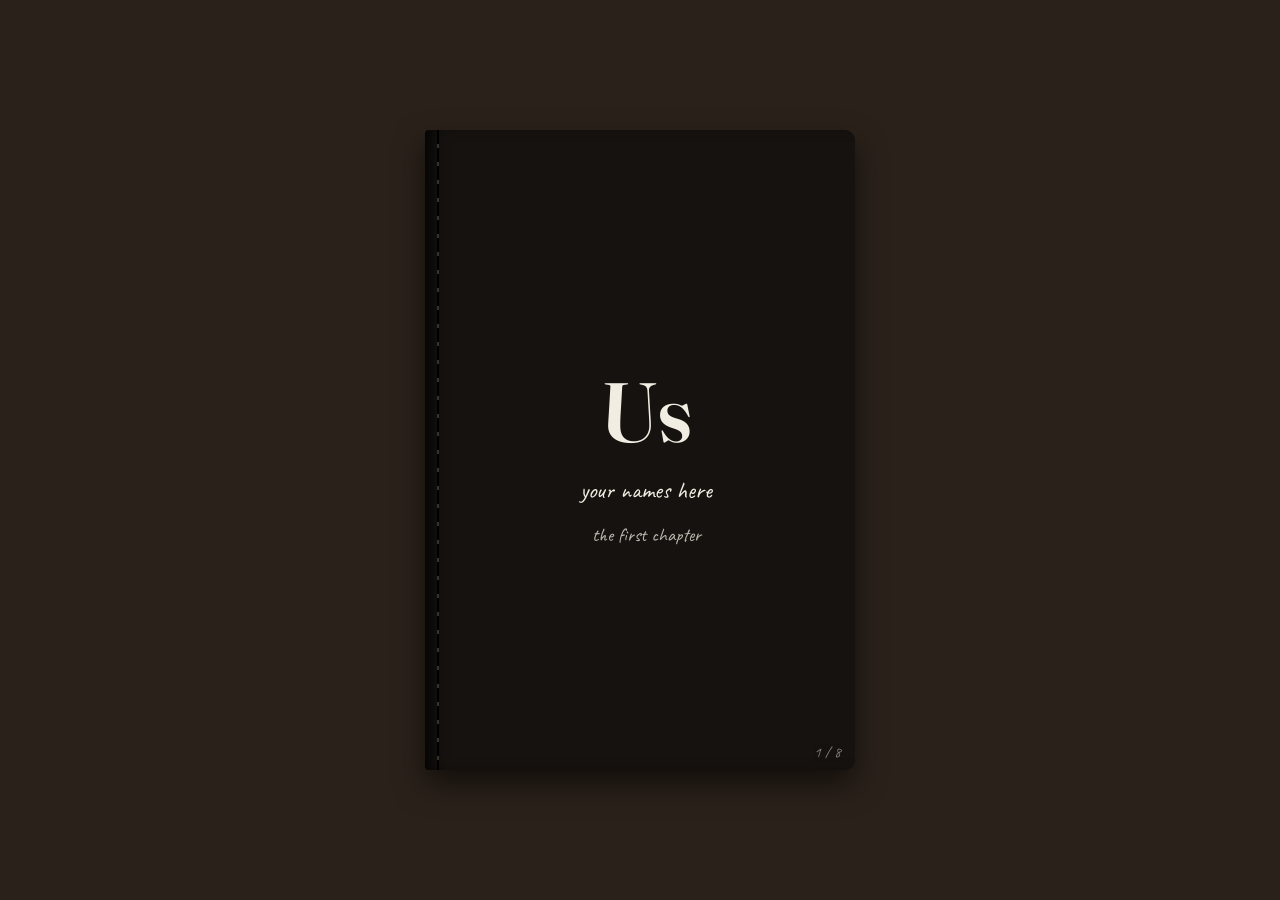
==== index.html @ 82478322 "Add files via upload" ====
<!DOCTYPE html><html lang="en"><head><meta charset="utf-8"><title>Scrapbook mock-up</title>
<meta name="viewport" content="width=device-width, initial-scale=1, viewport-fit=cover">
<link href="https://fonts.googleapis.com/css2?family=Caveat:wght@500;700&family=Fraunces:opsz,wght@9..144,600&display=swap" rel="stylesheet">
<link rel="stylesheet" href="style.css"></head><body><main><section><div class="page"><span class="n">1 / 8</span><div class="cover"><h1>Us</h1><p class="hand">your names here</p><p class="hand sm">the first chapter</p></div></div></section><section><div class="page"><span class="n">2 / 8</span><h2>In motion</h2><div class="stack"><figure class="ph a"><img src="images/road-lift.jpg" alt=""></figure><figure class="ph b"><img src="images/road-blur.jpg" alt=""></figure></div><p class="hand note">caption: where, when, what you remember</p></div></section><section><div class="page"><span class="n">3 / 8</span><h2>Station day</h2><div class="grid"><figure class="ph a"><img src="images/station-tongue.jpg" alt=""></figure><figure class="ph b"><img src="images/station-smile.jpg" alt=""></figure><figure class="ph c"><img src="images/station-shoulder.jpg" alt=""></figure></div><p class="hand note">caption: the day, the station, the mood</p></div></section><section><div class="page"><span class="n">4 / 8</span><h2>Station, up close</h2><div class="stack one"><figure class="ph a big"><img src="images/station-close.jpg" alt=""></figure></div><p class="hand note">caption: one line only</p></div></section><section><div class="page"><span class="n">5 / 8</span><div class="stack one"><figure class="ph a big"><img src="images/train.jpg" alt=""></figure></div><p class="hand note">the one on the train</p></div></section><section><div class="page"><span class="n">6 / 8</span><h2>The nights apart</h2><div class="stack one"><figure class="ph a small"><img src="images/facetime-hearts.jpg" alt=""></figure></div><p class="hand note">caption: hearts on our cheeks</p></div></section><section><div class="page"><span class="n">7 / 8</span><div class="cover end"><h2>To be continued...</h2><p class="hand">one line about what you hope the next year looks like</p><p class="hand sm">first entry: her birthday</p></div></div></section><section><div class="page"><span class="n">8 / 8</span><div class="blank"><p class="hand sm">blank pages, add a new spread every birthday and anniversary</p></div></div></section></main></body></html>
---- style.css ----
:root{color-scheme:dark;--desk:#2a211a;--page:#15120f;--ink:#f1ede2;--shadow:rgba(0,0,0,.55);box-sizing:border-box;padding-top:env(safe-area-inset-top,0px);padding-bottom:env(safe-area-inset-bottom,0px)}
*{box-sizing:border-box}html,body{height:100%;margin:0;background:var(--desk);font-family:Caveat,cursive;color:var(--ink)}
main{height:100%;display:flex;overflow-x:auto;scroll-snap-type:x mandatory;-webkit-overflow-scrolling:touch}
section{flex:0 0 100%;scroll-snap-align:center;display:flex;align-items:center;justify-content:center;padding:14px}
.page{position:relative;width:min(100%,430px);height:min(100%,640px);background:var(--page);border-radius:4px 10px 10px 4px;box-shadow:0 14px 30px var(--shadow),inset 14px 0 18px -10px #000;padding:34px 22px 22px 34px;display:flex;flex-direction:column;overflow:hidden}
.page::before{content:"";position:absolute;left:12px;top:0;bottom:0;width:2px;background:repeating-linear-gradient(#000 0 14px,#3a322a 14px 18px)}
.n{position:absolute;right:14px;bottom:8px;font-size:15px;opacity:.5}
h2{font-family:Fraunces,Georgia,serif;font-weight:600;font-size:22px;margin:0 0 10px;letter-spacing:.01em}
.hand{font-size:24px;margin:6px 0}.hand.sm{font-size:19px;opacity:.75}.note{margin-top:auto;font-size:20px;opacity:.85}
.cover,.end,.blank{flex:1;display:flex;flex-direction:column;justify-content:center;align-items:center;text-align:center;gap:6px}
.cover h1{font-family:Fraunces,Georgia,serif;font-size:84px;margin:0;font-weight:600}
.end h2{font-size:30px}.blank{border:2px dashed #3a322a;border-radius:6px;margin:6px 0 24px}
.stack,.grid{position:relative;flex:1;min-height:0}
.ph{margin:0;position:absolute;background:#f6f3ea;padding:7px;box-shadow:0 6px 14px var(--shadow)}
.ph img{display:block;width:100%;height:100%;object-fit:cover}
.ph::before,.ph::after{content:"";position:absolute;width:16px;height:16px;background:#0b0a09;top:-1px;left:-1px;clip-path:polygon(0 0,100% 0,0 100%)}
.ph::after{top:auto;left:auto;right:-1px;bottom:-1px;clip-path:polygon(100% 100%,0 100%,100% 0)}
.stack .a{width:62%;height:50%;left:0;top:0;transform:rotate(-3deg)}
.stack .b{width:62%;height:50%;right:0;bottom:6%;transform:rotate(2.5deg)}
.stack.one .a{width:82%;height:82%;left:9%;top:2%;transform:rotate(-1.5deg)}
.stack.one .a.small{width:54%;height:72%;left:20%}
.grid .a{width:52%;height:44%;left:0;top:0;transform:rotate(-2.5deg)}
.grid .b{width:46%;height:40%;right:0;top:8%;transform:rotate(3deg)}
.grid .c{width:56%;height:44%;left:22%;bottom:0;transform:rotate(-1deg)}
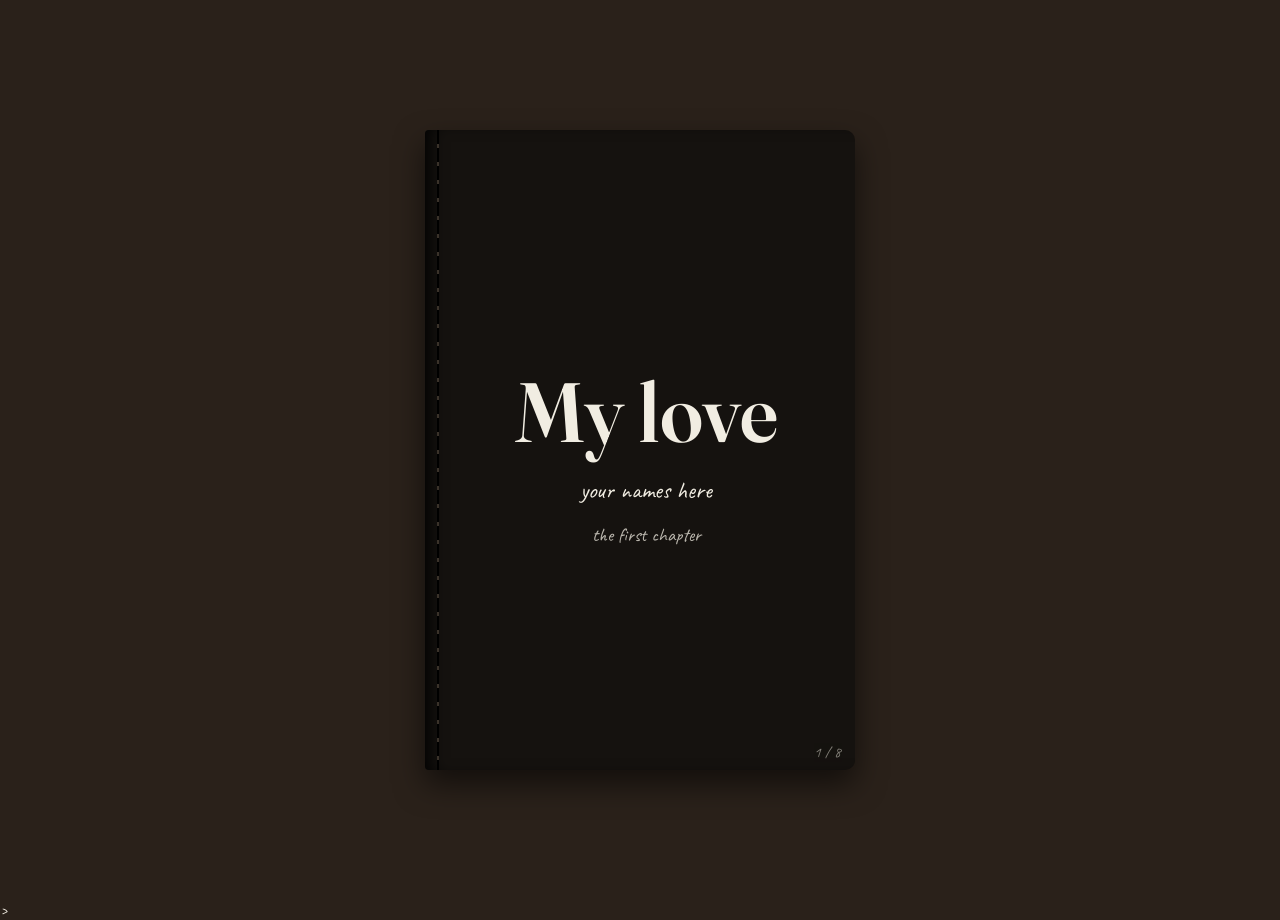
==== commit 2379eb31: "Update index.html" ====
--- a/index.html
+++ b/index.html
@@ -1,4 +1,4 @@
-<!DOCTYPE html><html lang="en"><head><meta charset="utf-8"><title>Scrapbook mock-up</title>
+<!DOCTYPE html><html lang="en"><head><meta charset="utf-8"><title>My love</title>
 <meta name="viewport" content="width=device-width, initial-scale=1, viewport-fit=cover">
 <link href="https://fonts.googleapis.com/css2?family=Caveat:wght@500;700&family=Fraunces:opsz,wght@9..144,600&display=swap" rel="stylesheet">
-<link rel="stylesheet" href="style.css"></head><body><main><section><div class="page"><span class="n">1 / 8</span><div class="cover"><h1>Us</h1><p class="hand">your names here</p><p class="hand sm">the first chapter</p></div></div></section><section><div class="page"><span class="n">2 / 8</span><h2>In motion</h2><div class="stack"><figure class="ph a"><img src="images/road-lift.jpg" alt=""></figure><figure class="ph b"><img src="images/road-blur.jpg" alt=""></figure></div><p class="hand note">caption: where, when, what you remember</p></div></section><section><div class="page"><span class="n">3 / 8</span><h2>Station day</h2><div class="grid"><figure class="ph a"><img src="images/station-tongue.jpg" alt=""></figure><figure class="ph b"><img src="images/station-smile.jpg" alt=""></figure><figure class="ph c"><img src="images/station-shoulder.jpg" alt=""></figure></div><p class="hand note">caption: the day, the station, the mood</p></div></section><section><div class="page"><span class="n">4 / 8</span><h2>Station, up close</h2><div class="stack one"><figure class="ph a big"><img src="images/station-close.jpg" alt=""></figure></div><p class="hand note">caption: one line only</p></div></section><section><div class="page"><span class="n">5 / 8</span><div class="stack one"><figure class="ph a big"><img src="images/train.jpg" alt=""></figure></div><p class="hand note">the one on the train</p></div></section><section><div class="page"><span class="n">6 / 8</span><h2>The nights apart</h2><div class="stack one"><figure class="ph a small"><img src="images/facetime-hearts.jpg" alt=""></figure></div><p class="hand note">caption: hearts on our cheeks</p></div></section><section><div class="page"><span class="n">7 / 8</span><div class="cover end"><h2>To be continued...</h2><p class="hand">one line about what you hope the next year looks like</p><p class="hand sm">first entry: her birthday</p></div></div></section><section><div class="page"><span class="n">8 / 8</span><div class="blank"><p class="hand sm">blank pages, add a new spread every birthday and anniversary</p></div></div></section></main></body></html>+<link rel="stylesheet" href="style.css"></head><body><main><section><div class="page"><span class="n">1 / 8</span><div class="cover"><h1>My love</h1><p class="hand">your names here</p><p class="hand sm">the first chapter</p></div></div></section><section><div class="page"><span class="n">2 / 8</span><h2>In motion</h2><div class="stack"><figure class="ph a"><img src="road-lift.jpg" alt=""></figure><figure class="ph b"><img src="road-blur.jpg" alt=""></figure></div><p class="hand note">caption: where, when, what you remember</p></div></section><section><div class="page"><span class="n">3 / 8</span><h2>Station day</h2><div class="grid"><figure class="ph a"><img src="station-tongue.jpg" alt=""></figure><figure class="ph b"><img src="station-smile.jpg" alt=""></figure><figure class="ph c"><img src="station-shoulder.jpg" alt=""></figure></div><p class="hand note">caption: the day, the station, the mood</p></div></section><section><div class="page"><span class="n">4 / 8</span><h2>Station, up close</h2><div class="stack one"><figure class="ph a big"><img src="station-close.jpg" alt=""></figure></div><p class="hand note">caption: one line only</p></div></section><section><div class="page"><span class="n">5 / 8</span><div class="stack one"><figure class="ph a big"><img src="train.jpg" alt=""></figure></div><p class="hand note">the one on the train</p></div></section><section><div class="page"><span class="n">6 / 8</span><h2>The nights apart</h2><div class="stack one"><figure class="ph a small"><img src="facetime-hearts.jpg" alt=""></figure></div><p class="hand note">caption: hearts on our cheeks</p></div></section><section><div class="page"><span class="n">7 / 8</span><div class="cover end"><h2>To be continued...</h2><p class="hand">one line about what you hope the next year looks like</p><p class="hand sm">first entry: her birthday</p></div></div></section><section><div class="page"><span class="n">8 / 8</span><div class="blank"><p class="hand sm">blank pages, add a new spread every birthday and anniversary</p></div></div></section></main></body></html>>
